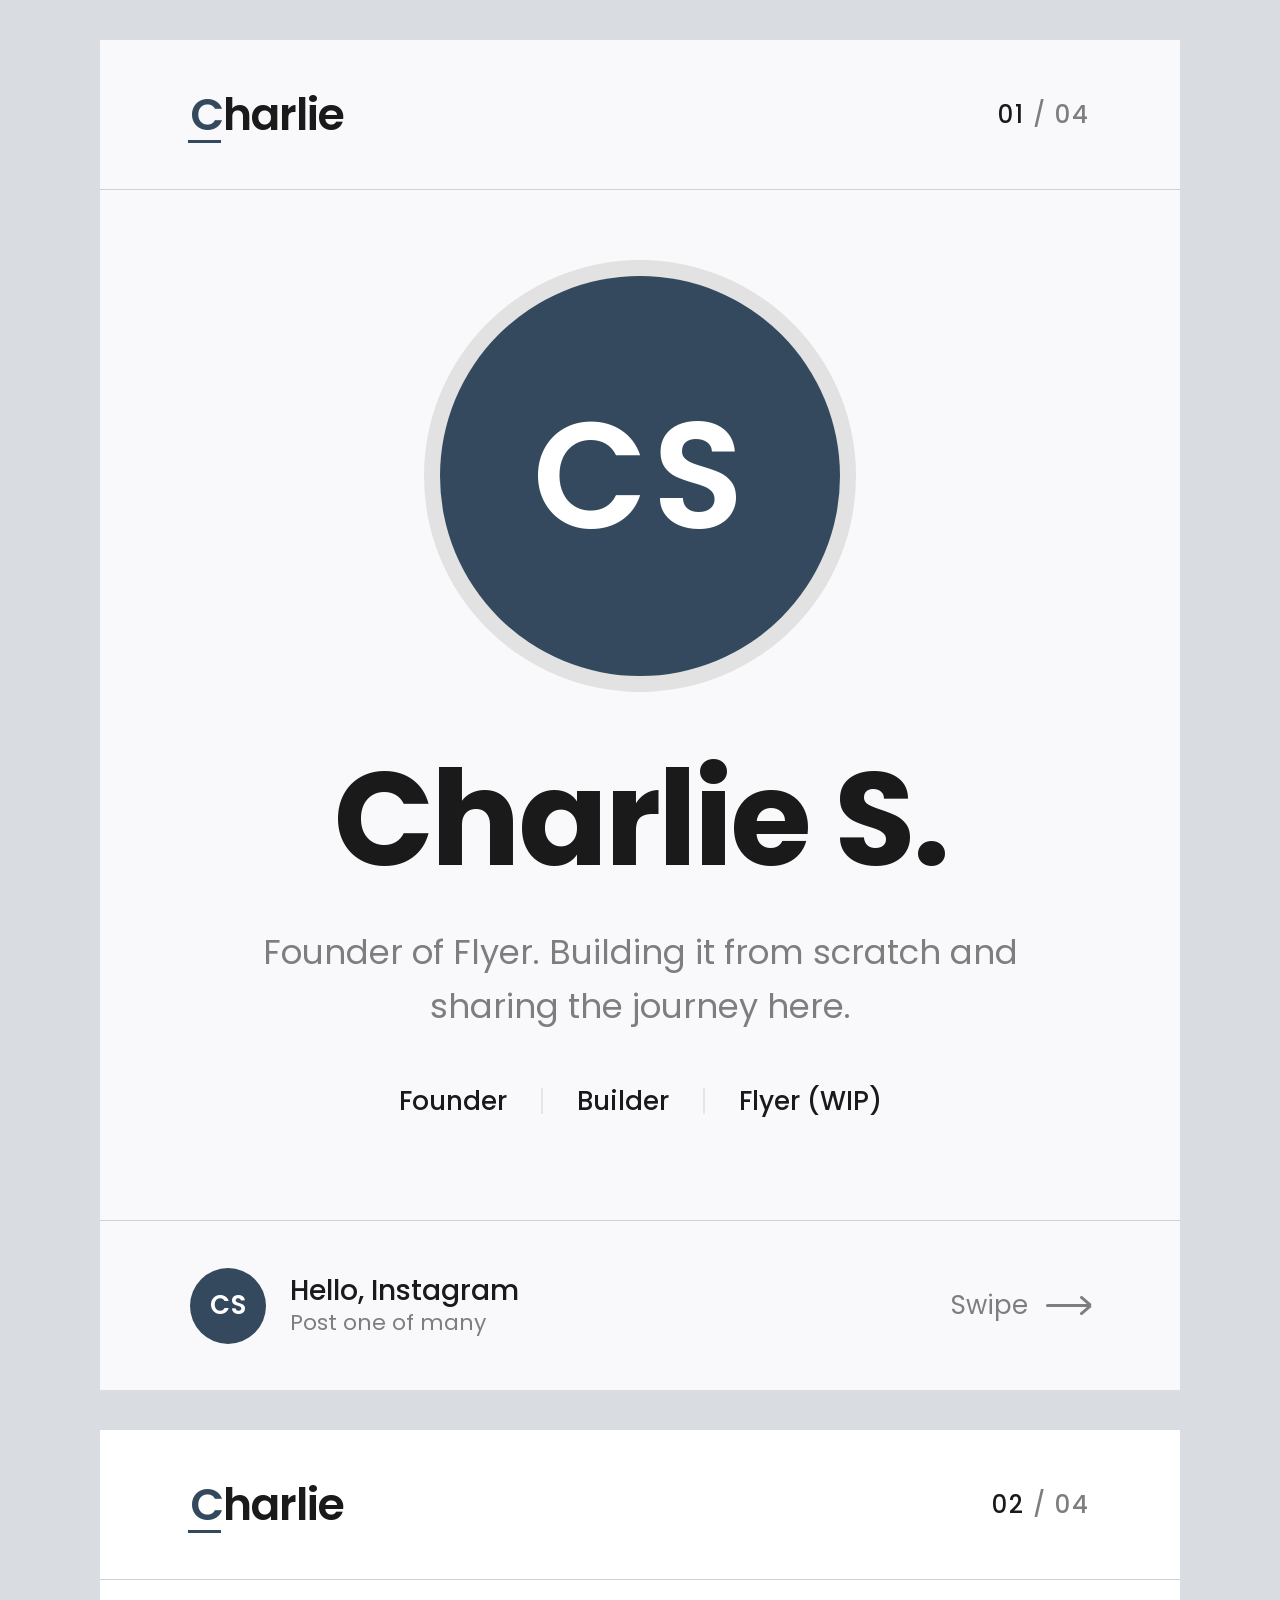
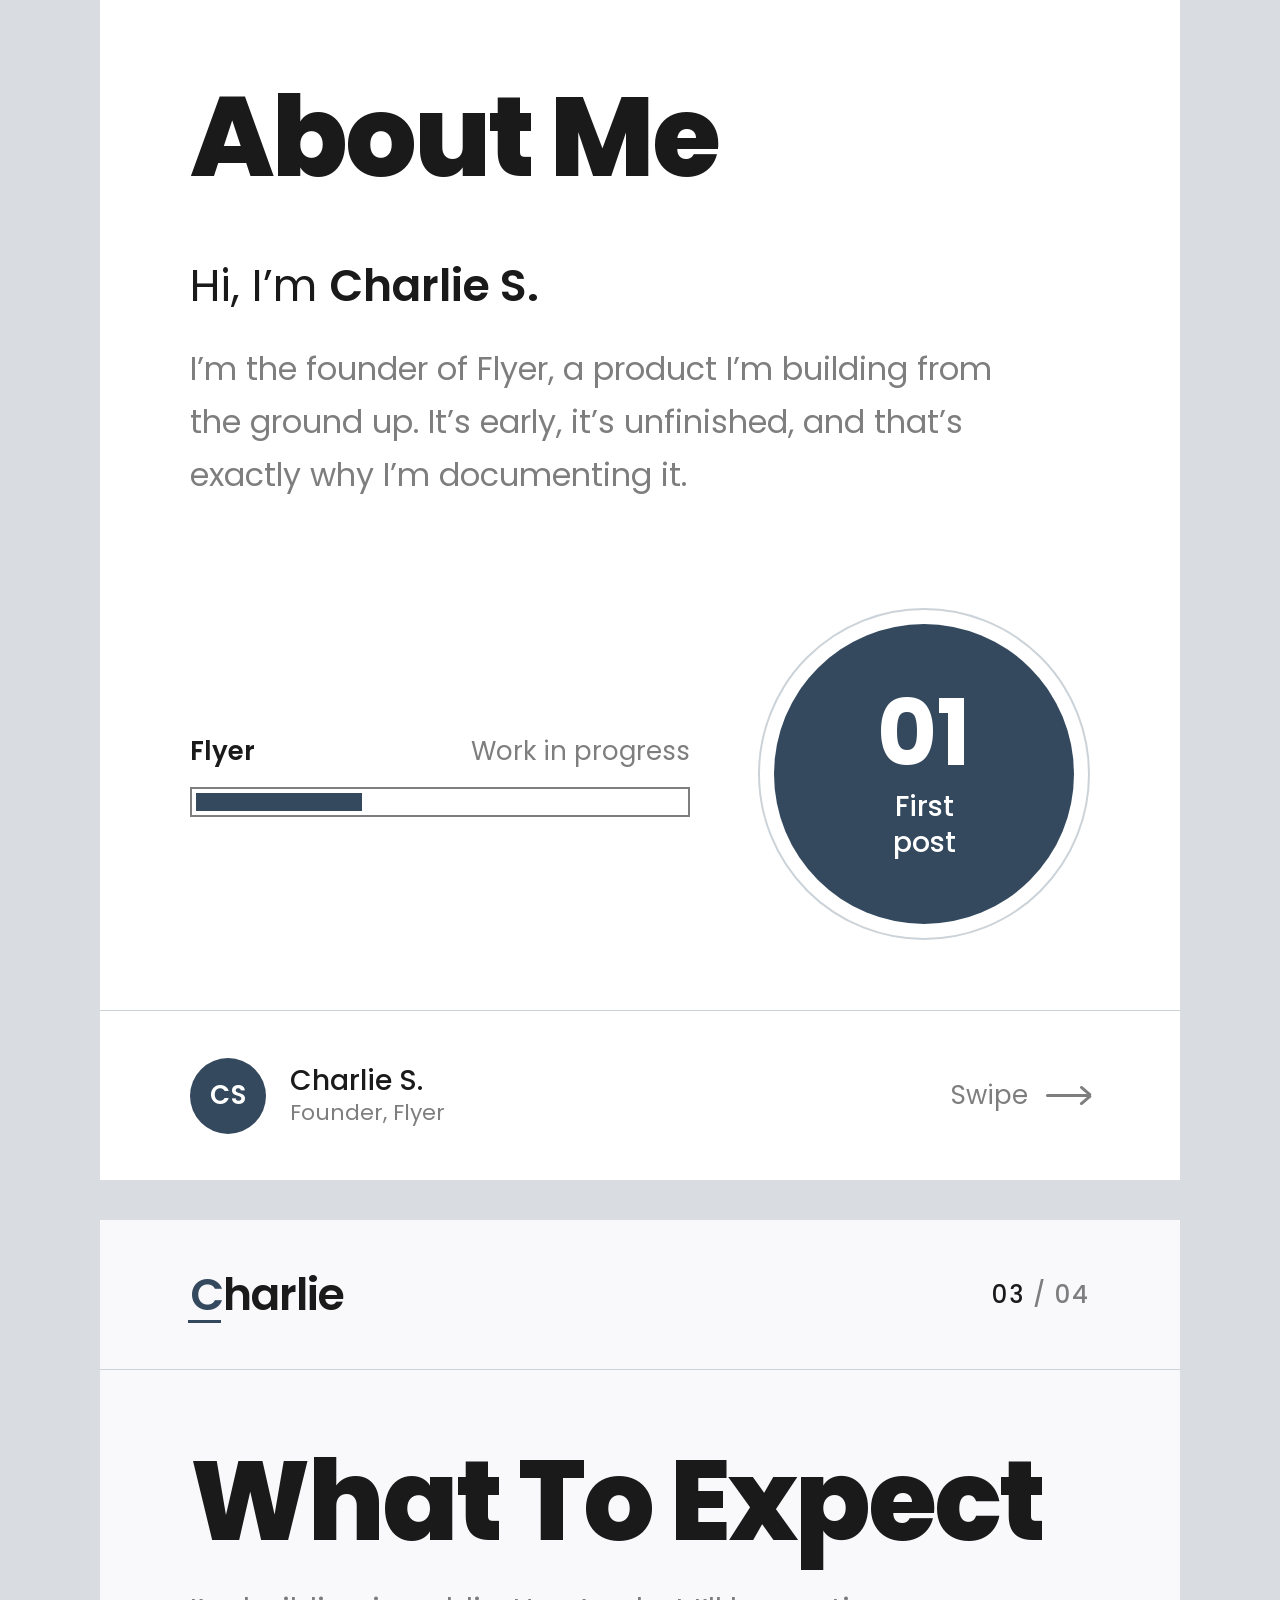
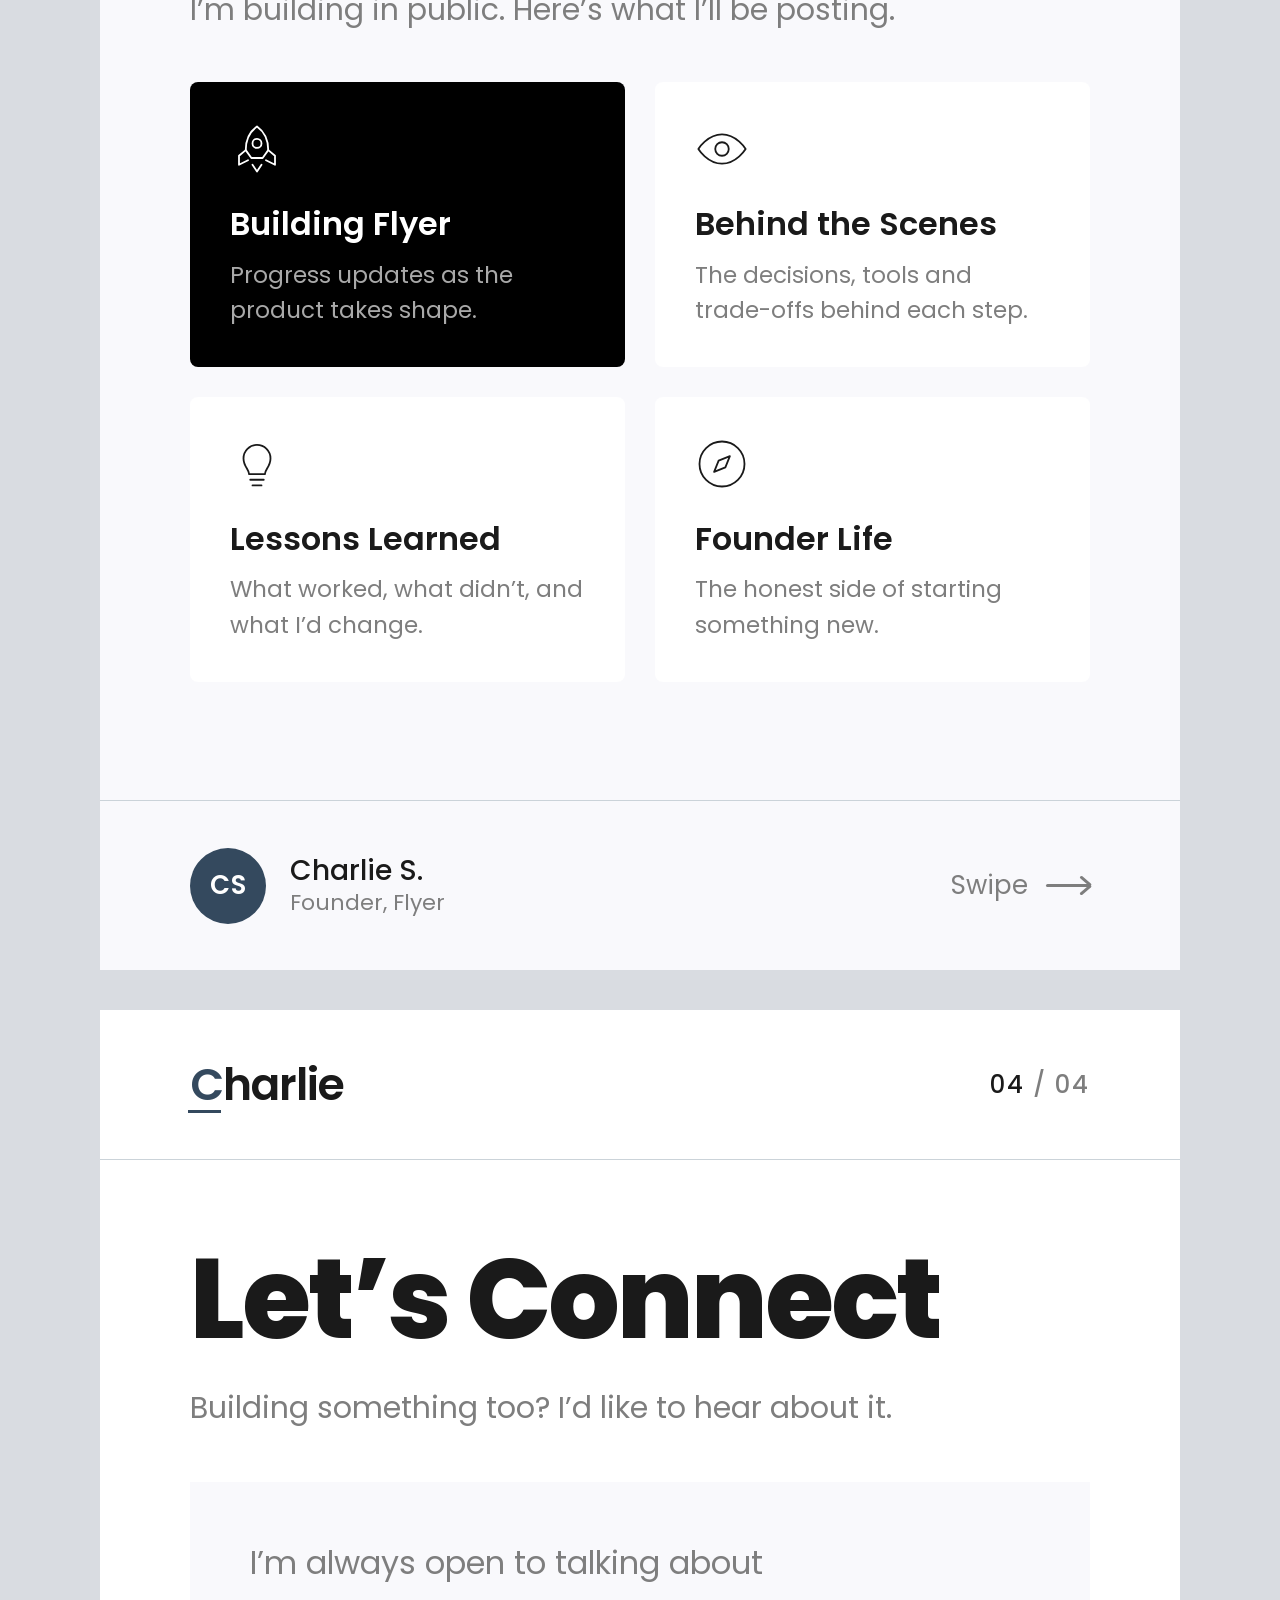
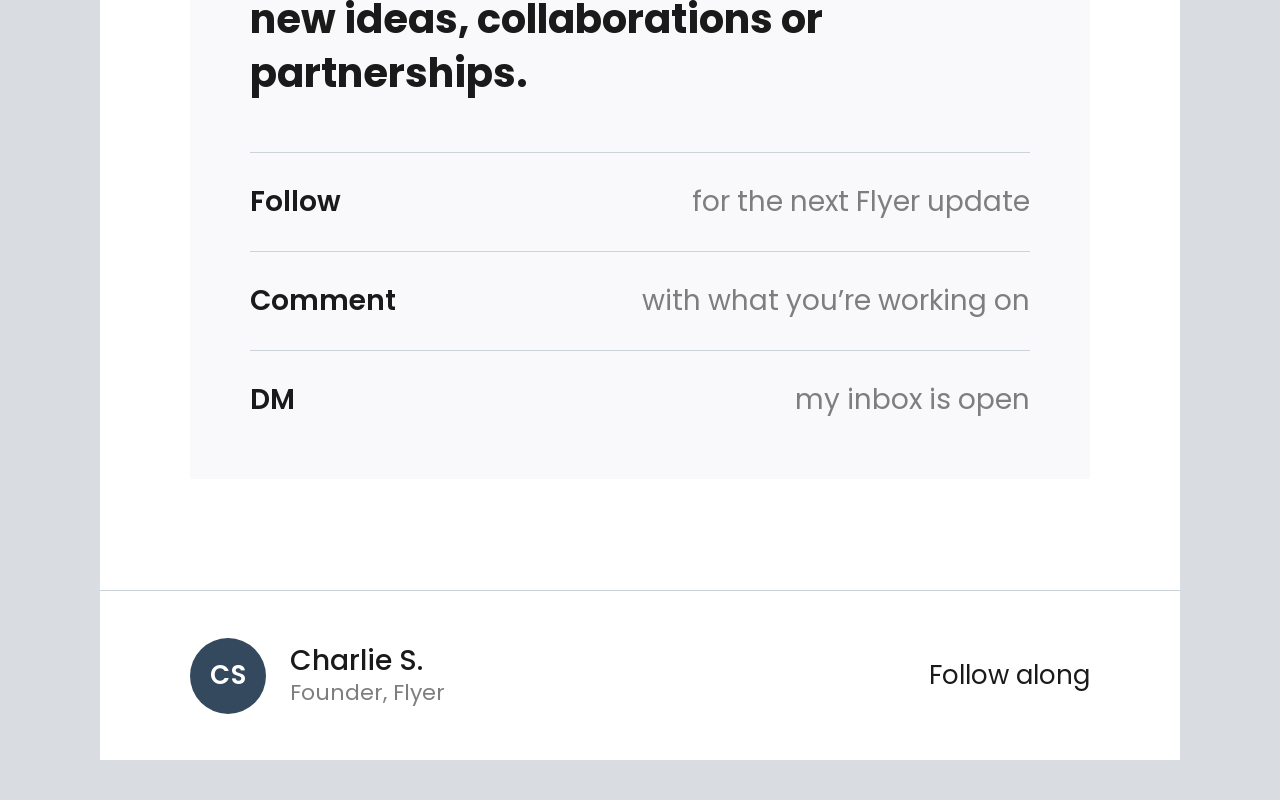
==== instagram/first-post/post.html @ 21041497 "Add first Instagram post: 4-slide intro carousel in the blog's Edina style Rendered 1080x1350 slides" ====
<!DOCTYPE html>
<html lang="en">
<head>
<meta charset="utf-8">
<meta name="viewport" content="width=1080">
<title>First Post</title>
<!--
  Instagram intro carousel, 4 slides at 1080x1350 (4:5).
  Styled after the Edina template the blog is built on: Poppins, #F9F9FC / #FFF
  sections, #1A1A1A headings, #7E7E7E body, #34495E slate accent, #CBD3D9 rules.

  Edit the copy directly below, then re-render with:  node render.js
  To use a photo instead of initials: drop photo.jpg next to this file and
  add class "has-photo" to <body>.
-->
<style>
@font-face { font-family: "Poppins"; font-weight: 300; src: url(fonts/poppins-300.woff2) format("woff2"); }
@font-face { font-family: "Poppins"; font-weight: 400; src: url(fonts/poppins-400.woff2) format("woff2"); }
@font-face { font-family: "Poppins"; font-weight: 500; src: url(fonts/poppins-500.woff2) format("woff2"); }
@font-face { font-family: "Poppins"; font-weight: 600; src: url(fonts/poppins-600.woff2) format("woff2"); }
@font-face { font-family: "Poppins"; font-weight: 700; src: url(fonts/poppins-700.woff2) format("woff2"); }
@font-face { font-family: "Poppins"; font-weight: 800; src: url(fonts/poppins-800.woff2) format("woff2"); }

:root {
  --ink: #1A1A1A;
  --body: #7E7E7E;
  --slate: #34495E;
  --tint: #F9F9FC;
  --rule: #CBD3D9;
  --ring: #E2E2E2;
  --sep: #E5E5E5;
}
* { box-sizing: border-box; margin: 0; padding: 0; }
html, body { background: #d9dce1; }
body { font-family: "Poppins", sans-serif; color: var(--body); -webkit-font-smoothing: antialiased; }
.stack { display: flex; flex-direction: column; align-items: center; gap: 40px; padding: 40px 0; }

.slide {
  position: relative;
  width: 1080px;
  height: 1350px;
  overflow: hidden;
  display: flex;
  flex-direction: column;
  background: var(--tint);
}
.slide.white { background: #fff; }
h1, h2, h3 { color: var(--ink); line-height: 1.2; }

/* Top bar: the sidebar’s logo block */
.bar {
  display: flex;
  align-items: center;
  justify-content: space-between;
  height: 150px;
  padding: 0 90px;
  border-bottom: 1px solid var(--rule);
  flex-shrink: 0;
}
.logo { font-size: 44px; font-weight: 600; color: var(--ink); letter-spacing: -1px; }
.logo b { font-weight: 600; color: var(--slate); position: relative; }
.logo b::after {
  content: ""; position: absolute; left: -2px; right: 2px; bottom: 2px;
  height: 3px; background: var(--slate);
}
.count { font-size: 24px; font-weight: 500; color: var(--body); letter-spacing: 2px; }
.count span { color: var(--ink); }

.main { flex: 1; padding: 0 90px; display: flex; flex-direction: column; }

/* Bottom bar: the sidebar’s author block */
.foot {
  display: flex;
  align-items: center;
  justify-content: space-between;
  height: 170px;
  padding: 0 90px;
  border-top: 1px solid var(--rule);
  flex-shrink: 0;
}
.author { display: flex; align-items: center; gap: 24px; }
.author .av {
  width: 76px; height: 76px; border-radius: 50%;
  background: var(--slate); color: #fff;
  display: flex; align-items: center; justify-content: center;
  font-size: 26px; font-weight: 600; letter-spacing: 1px;
  background-size: cover; background-position: center;
}
.author h3 { font-size: 28px; font-weight: 500; line-height: 1.3; }
.author p { font-size: 22px; line-height: 1.3; }

/* The template’s "Learn More ->" link */
.more { font-size: 26px; color: var(--body); display: inline-flex; align-items: center; gap: 18px; }
.more i { position: relative; display: inline-block; width: 44px; height: 3px; border-radius: 50px; background: currentColor; }
.more i::before, .more i::after {
  content: ""; position: absolute; right: -1px; width: 14px; height: 3px;
  border-radius: 50px; background: currentColor; transform-origin: right center;
}
.more i::before { transform: rotate(40deg); }
.more i::after { transform: rotate(-40deg); }

/* ---------- 01 HERO ---------- */
.hero .main { align-items: center; justify-content: center; text-align: center; padding-bottom: 20px; }
.portrait { position: relative; width: 400px; height: 400px; margin-bottom: 64px; }
.portrait::before {
  content: ""; position: absolute; inset: -16px; border-radius: 50%; background: var(--ring);
}
.portrait .img {
  position: absolute; inset: 0; border-radius: 50%;
  background: var(--slate);
  display: flex; align-items: center; justify-content: center;
  color: #fff; font-size: 150px; font-weight: 600; letter-spacing: 4px;
  background-size: cover; background-position: center;
}
body.has-photo .portrait .img,
body.has-photo .author .av { background-image: url(photo.jpg); font-size: 0; }
.hero h1 { font-size: 132px; font-weight: 700; letter-spacing: -3px; margin-bottom: 26px; }
.hero .text { font-size: 34px; line-height: 1.6; max-width: 760px; margin-bottom: 54px; }
.tags { display: flex; justify-content: center; }
.tags span {
  font-size: 26px; font-weight: 500; color: var(--ink);
  padding: 0 34px; line-height: 1; border-right: 2px solid var(--sep);
}
.tags span:last-child { border-right: 0; }

/* ---------- 02 ABOUT ---------- */
.big { font-size: 112px; font-weight: 800; letter-spacing: -3px; }
.about .big { margin: 90px 0 56px; }
.about .hi { font-size: 44px; font-weight: 400; margin-bottom: 30px; }
.about .hi span { font-weight: 600; }
.about .lede { font-size: 32px; line-height: 1.65; max-width: 860px; }

.about-row { margin-top: auto; margin-bottom: 86px; display: flex; align-items: center; justify-content: space-between; }
.progress { width: 500px; }
.progress .row { display: flex; justify-content: space-between; margin-bottom: 16px; font-size: 26px; }
.progress .row b { color: var(--ink); font-weight: 600; }
.progress .track { height: 30px; border: 2px solid var(--body); padding: 4px; }
.progress .fill { height: 100%; width: 34%; background: var(--slate); }

.exp {
  position: relative; margin-right: 16px; flex-shrink: 0;
  width: 300px; height: 300px; border-radius: 50%;
  background: var(--slate); color: #fff;
  display: flex; flex-direction: column; align-items: center; justify-content: center; text-align: center;
}
.exp::before {
  content: ""; position: absolute; inset: -16px; border-radius: 50%;
  border: 2px solid var(--rule);
}
.exp h3 { color: #fff; font-size: 92px; font-weight: 700; line-height: 1; margin-bottom: 10px; }
.exp span { font-size: 28px; font-weight: 500; line-height: 1.3; }

/* ---------- 03 WHAT TO EXPECT ---------- */
.expect .big { margin: 64px 0 18px; }
.expect .desc { font-size: 30px; line-height: 1.6; margin-bottom: 48px; }
.cards { display: grid; grid-template-columns: 1fr 1fr; gap: 30px; }
.card { background: #fff; border-radius: 8px; padding: 40px 40px 38px; }
.card.dark { background: #000; }
.card svg { width: 54px; height: 54px; margin-bottom: 22px; fill: none; stroke: var(--ink); stroke-width: 1.6; stroke-linecap: round; stroke-linejoin: round; }
.card h3 { font-size: 32px; font-weight: 600; margin-bottom: 14px; }
.card p { font-size: 23px; line-height: 1.55; }
.card.dark svg { stroke: #fff; }
.card.dark h3 { color: #fff; }
.card.dark p { color: #A9A9A9; }

/* ---------- 04 CONTACT ---------- */
.contact .big { margin: 72px 0 18px; }
.contact .desc { font-size: 30px; line-height: 1.6; margin-bottom: 50px; }
.box { background: var(--tint); padding: 56px 60px 30px; }
.box .open { font-size: 32px; line-height: 1.55; margin-bottom: 4px; }
.box .open-b { font-size: 40px; font-weight: 700; color: var(--ink); line-height: 1.35; margin-bottom: 52px; }
.box ul { list-style: none; border-top: 1px solid var(--rule); }
.box li:last-child { border-bottom: 0; }
.box li {
  display: flex; justify-content: space-between; align-items: center;
  padding: 28px 0; border-bottom: 1px solid var(--rule);
  font-size: 28px;
}
.box li b { color: var(--ink); font-weight: 600; }
</style>
</head>
<body>
<div class="stack">

  <!-- 01 HERO -->
  <section class="slide hero" id="s1">
    <div class="bar">
      <div class="logo"><b>C</b>harlie</div>
      <div class="count"><span>01</span> / 04</div>
    </div>
    <div class="main">
      <div class="portrait"><div class="img">CS</div></div>
      <h1>Charlie S.</h1>
      <p class="text">Founder of Flyer. Building it from scratch and sharing the journey here.</p>
      <div class="tags">
        <span>Founder</span><span>Builder</span><span>Flyer (WIP)</span>
      </div>
    </div>
    <div class="foot">
      <div class="author">
        <div class="av">CS</div>
        <div><h3>Hello, Instagram</h3><p>Post one of many</p></div>
      </div>
      <div class="more">Swipe<i></i></div>
    </div>
  </section>

  <!-- 02 ABOUT -->
  <section class="slide about white" id="s2">
    <div class="bar">
      <div class="logo"><b>C</b>harlie</div>
      <div class="count"><span>02</span> / 04</div>
    </div>
    <div class="main">
      <h2 class="big">About Me</h2>
      <h3 class="hi">Hi, I’m <span>Charlie S.</span></h3>
      <p class="lede">I’m the founder of Flyer, a product I’m building from the ground up. It’s early, it’s unfinished, and that’s exactly why I’m documenting it.</p>
      <div class="about-row">
        <div class="progress">
          <div class="row"><b>Flyer</b><span>Work in progress</span></div>
          <div class="track"><div class="fill"></div></div>
        </div>
        <div class="exp"><h3>01</h3><span>First<br>post</span></div>
      </div>
    </div>
    <div class="foot">
      <div class="author">
        <div class="av">CS</div>
        <div><h3>Charlie S.</h3><p>Founder, Flyer</p></div>
      </div>
      <div class="more">Swipe<i></i></div>
    </div>
  </section>

  <!-- 03 WHAT TO EXPECT -->
  <section class="slide expect" id="s3">
    <div class="bar">
      <div class="logo"><b>C</b>harlie</div>
      <div class="count"><span>03</span> / 04</div>
    </div>
    <div class="main">
      <h2 class="big">What To Expect</h2>
      <p class="desc">I’m building in public. Here’s what I’ll be posting.</p>
      <div class="cards">
        <div class="card dark">
          <svg viewBox="0 0 48 48"><path d="M24 4c7 5 10 13 10 21l-5 7H19l-5-7c0-8 3-16 10-21z"/><circle cx="24" cy="19" r="4"/><path d="M14 25l-6 5v8l8-4M34 25l6 5v8l-8-4M20 38l4 6 4-6"/></svg>
          <h3>Building Flyer</h3>
          <p>Progress updates as the product takes shape.</p>
        </div>
        <div class="card">
          <svg viewBox="0 0 48 48"><path d="M3 24s8-13 21-13 21 13 21 13-8 13-21 13S3 24 3 24z"/><circle cx="24" cy="24" r="6"/></svg>
          <h3>Behind the Scenes</h3>
          <p>The decisions, tools and trade-offs behind each step.</p>
        </div>
        <div class="card">
          <svg viewBox="0 0 48 48"><path d="M17 33c0-4-5-7-5-14a12 12 0 0124 0c0 7-5 10-5 14z"/><path d="M18 38h12M20 43h8"/></svg>
          <h3>Lessons Learned</h3>
          <p>What worked, what didn’t, and what I’d change.</p>
        </div>
        <div class="card">
          <svg viewBox="0 0 48 48"><circle cx="24" cy="24" r="20"/><path d="M31 17l-4 10-10 4 4-10z"/></svg>
          <h3>Founder Life</h3>
          <p>The honest side of starting something new.</p>
        </div>
      </div>
    </div>
    <div class="foot">
      <div class="author">
        <div class="av">CS</div>
        <div><h3>Charlie S.</h3><p>Founder, Flyer</p></div>
      </div>
      <div class="more">Swipe<i></i></div>
    </div>
  </section>

  <!-- 04 CONTACT -->
  <section class="slide contact white" id="s4">
    <div class="bar">
      <div class="logo"><b>C</b>harlie</div>
      <div class="count"><span>04</span> / 04</div>
    </div>
    <div class="main">
      <h2 class="big">Let’s Connect</h2>
      <p class="desc">Building something too? I’d like to hear about it.</p>
      <div class="box">
        <p class="open">I’m always open to talking about</p>
        <p class="open-b">new ideas, collaborations or partnerships.</p>
        <ul>
          <li><b>Follow</b><span>for the next Flyer update</span></li>
          <li><b>Comment</b><span>with what you’re working on</span></li>
          <li><b>DM</b><span>my inbox is open</span></li>
        </ul>
      </div>
    </div>
    <div class="foot">
      <div class="author">
        <div class="av">CS</div>
        <div><h3>Charlie S.</h3><p>Founder, Flyer</p></div>
      </div>
      <div class="more" style="color:var(--ink)">Follow along</div>
    </div>
  </section>

</div>
</body>
</html>
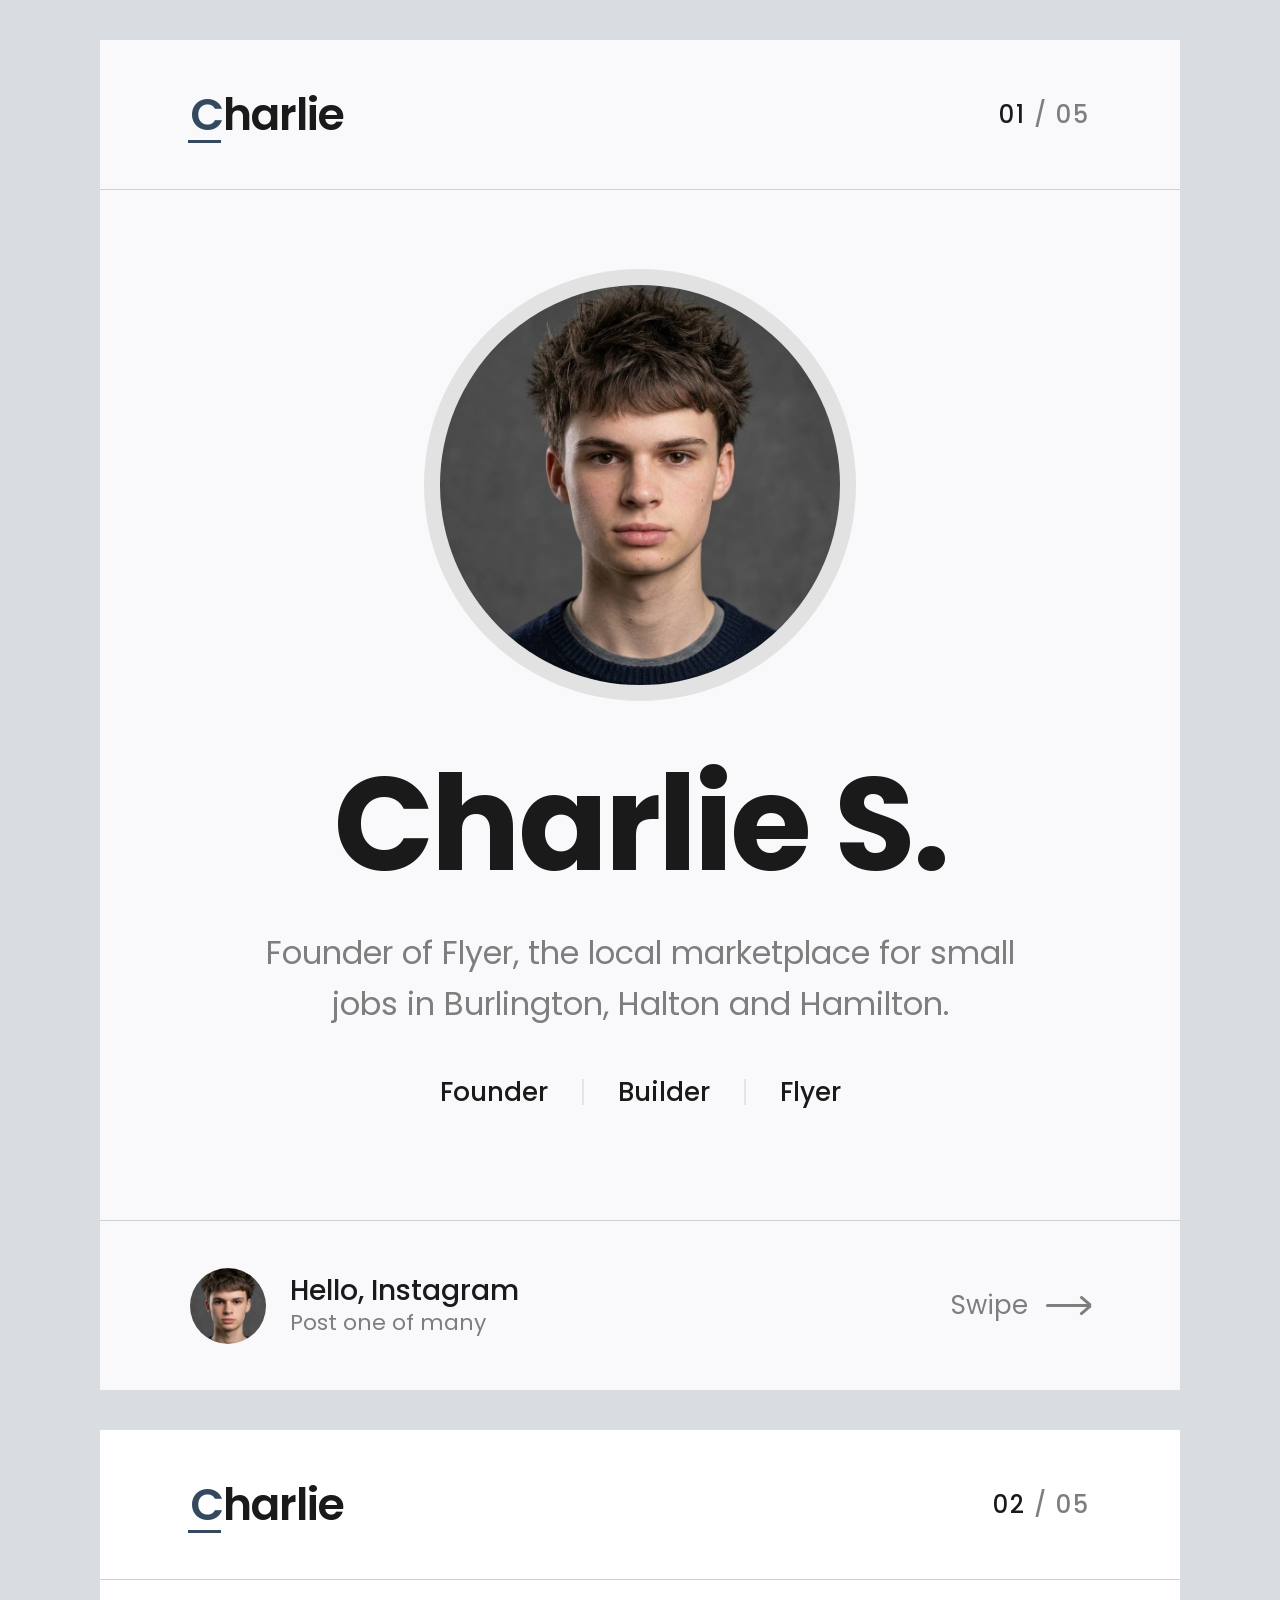
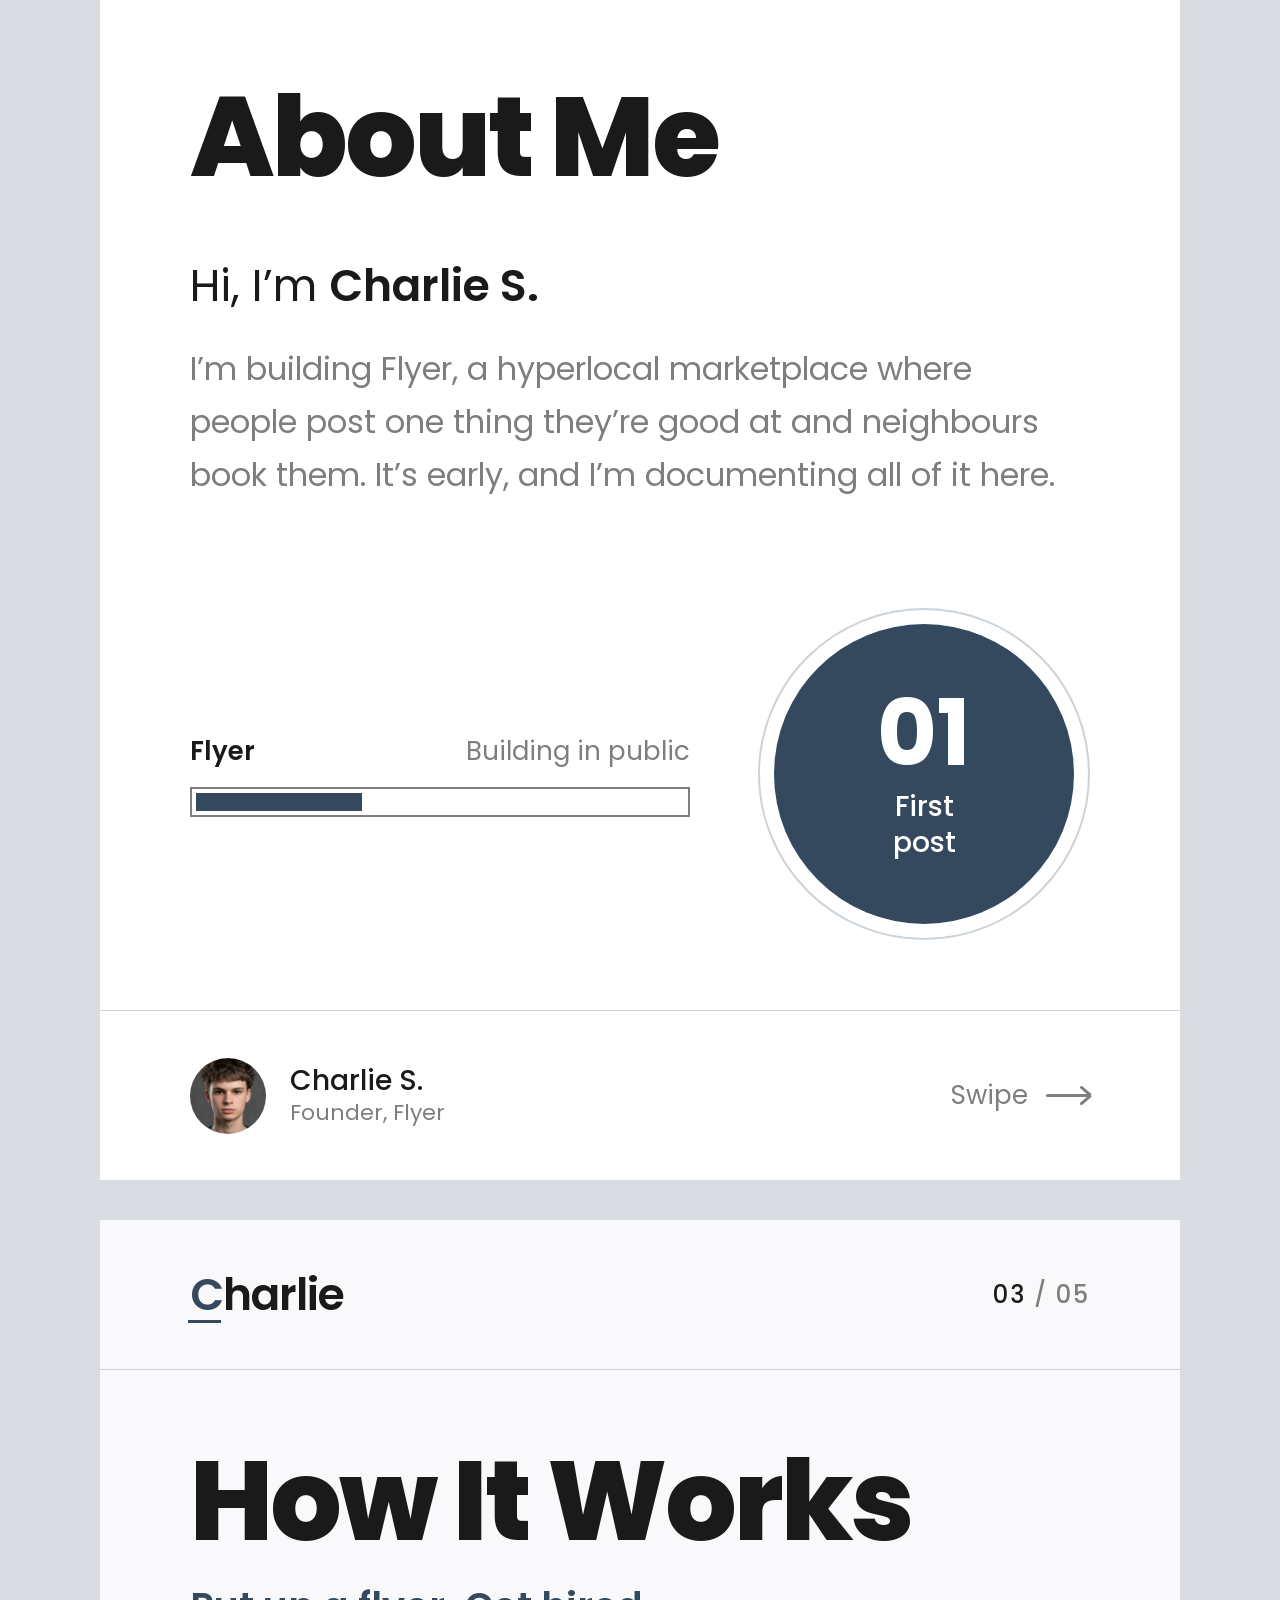
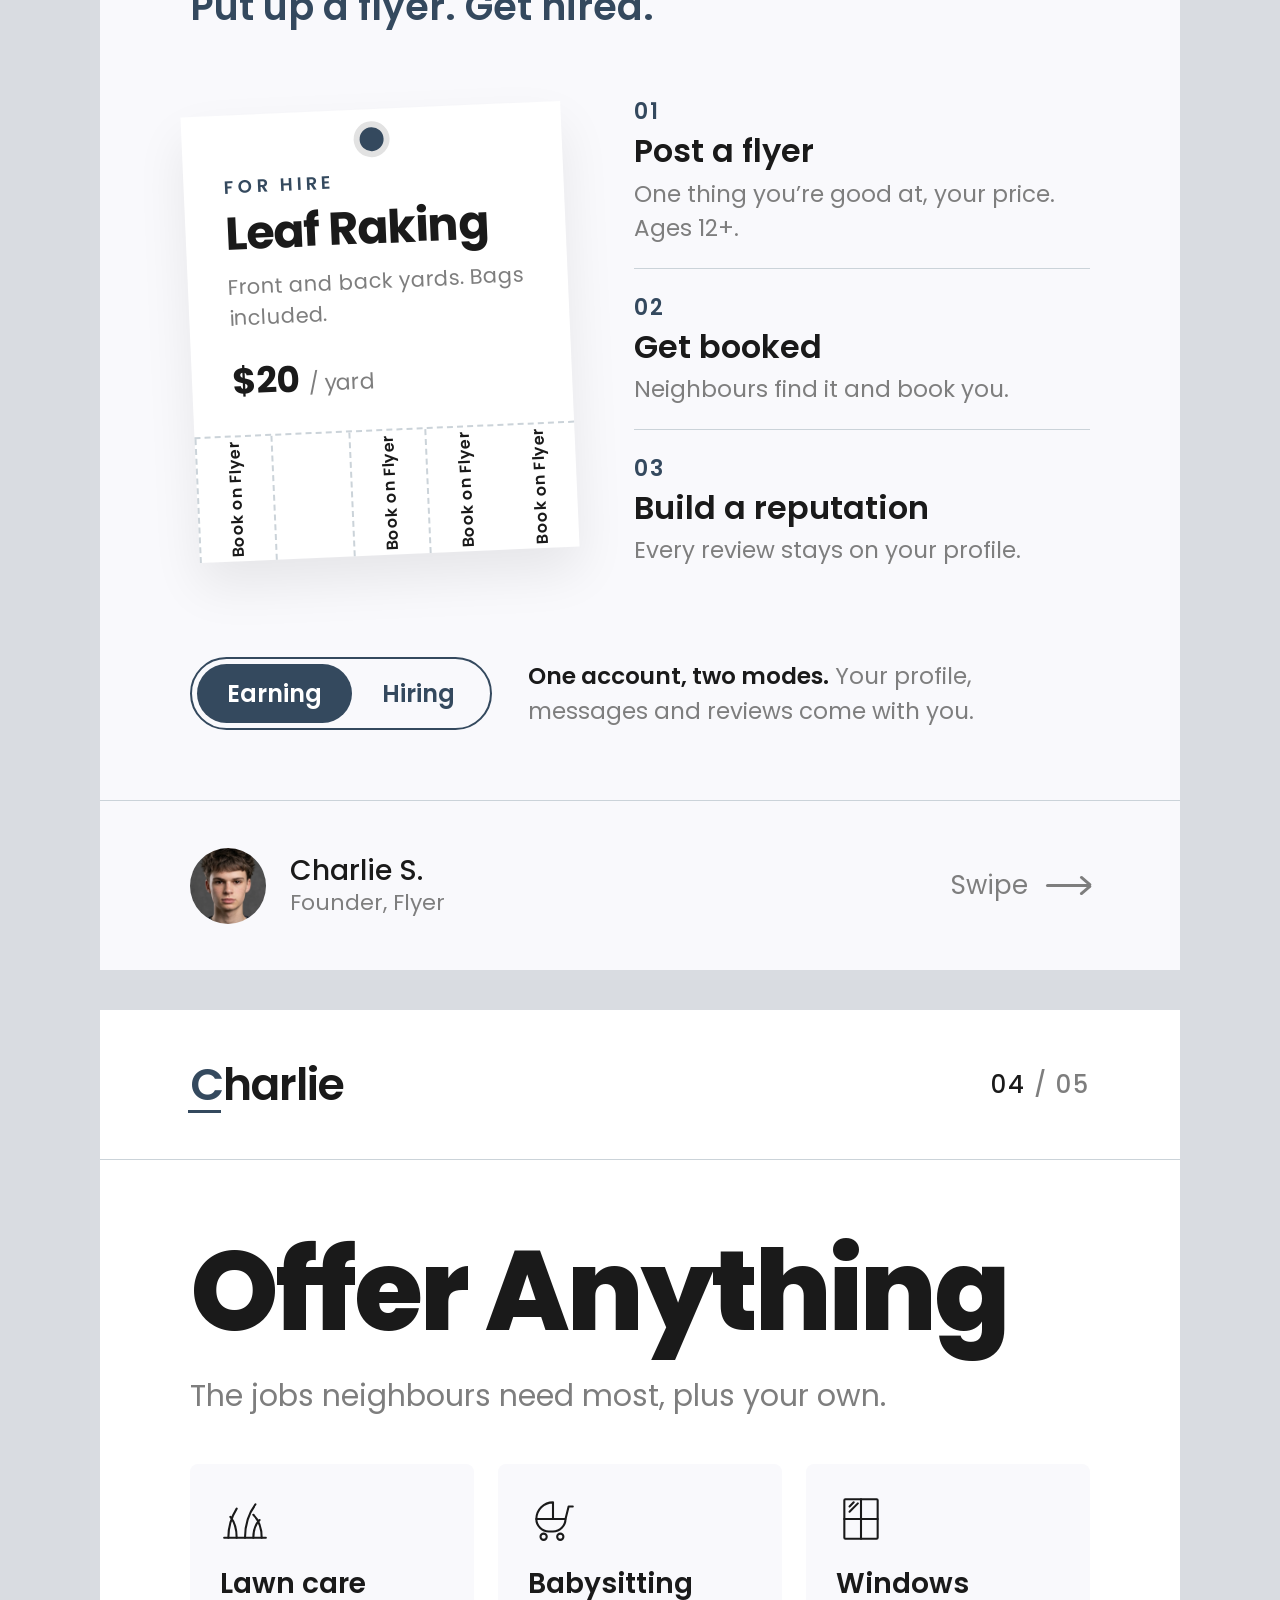
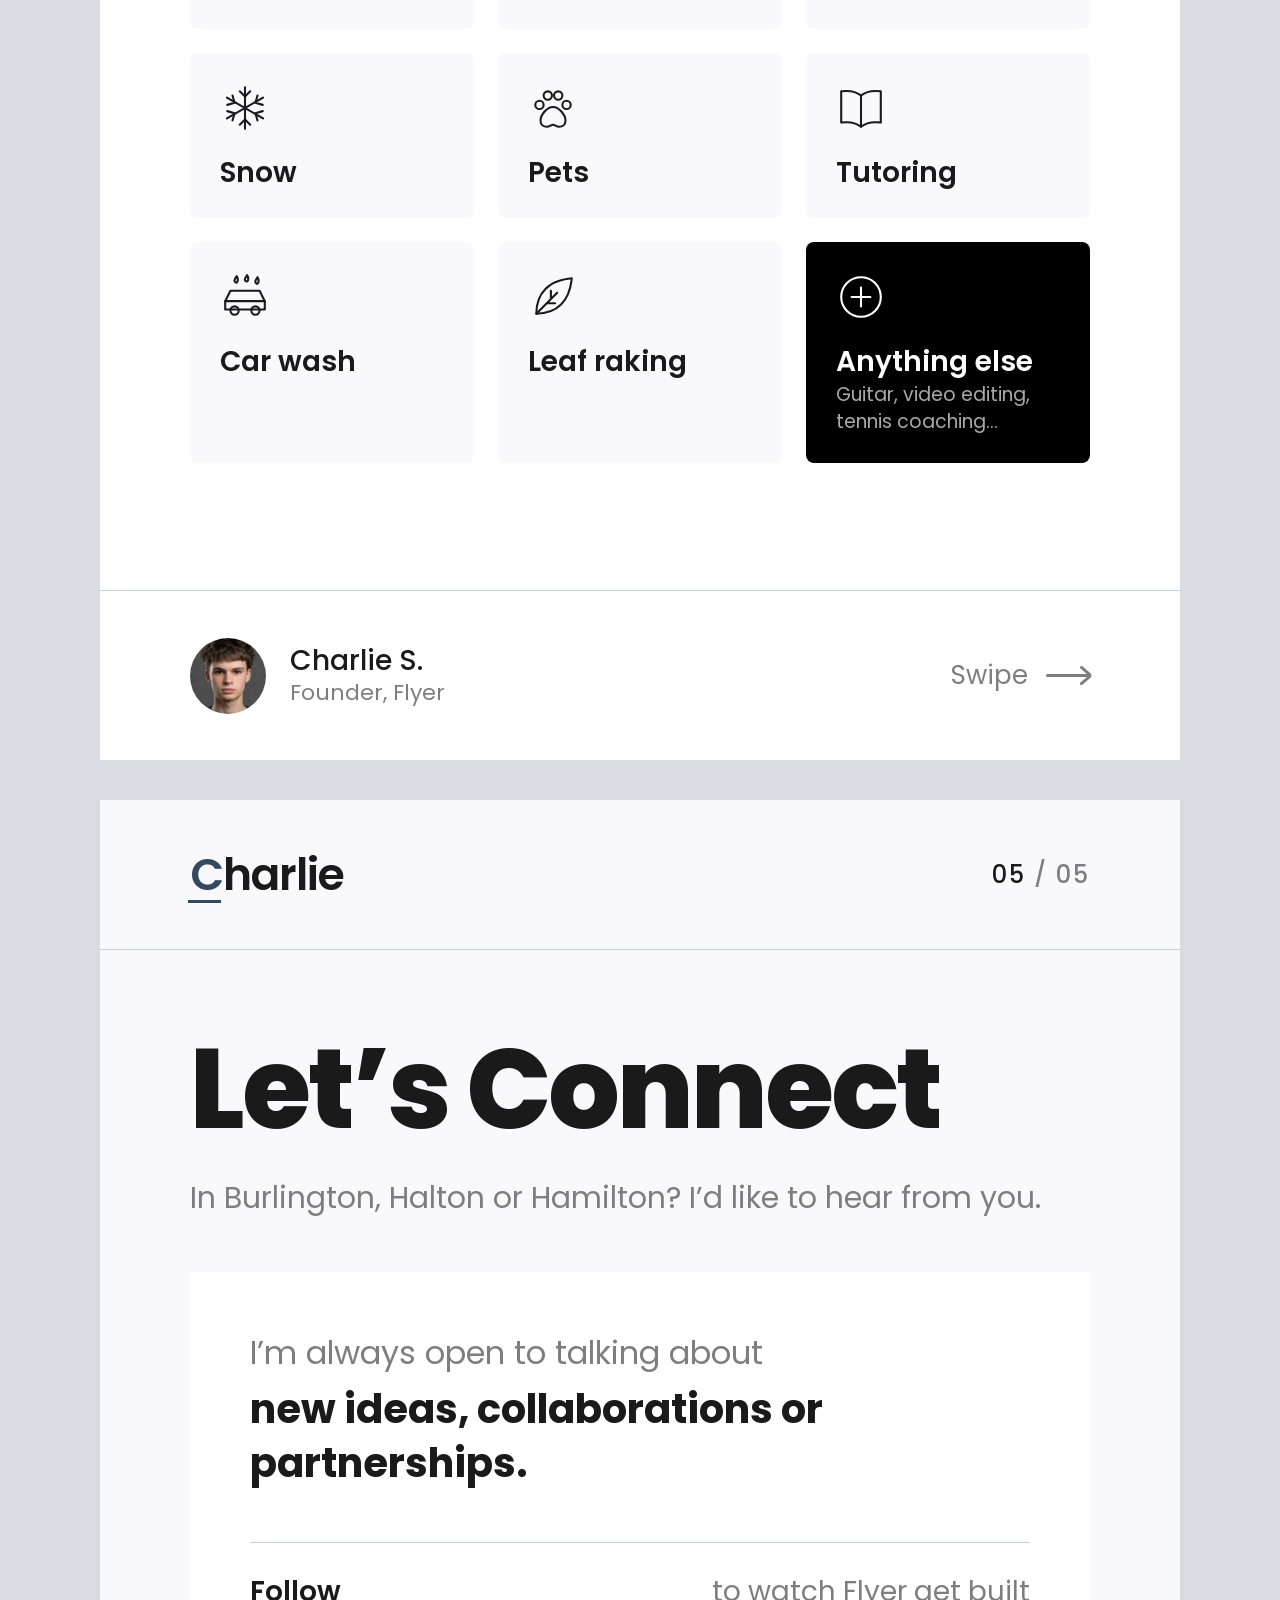
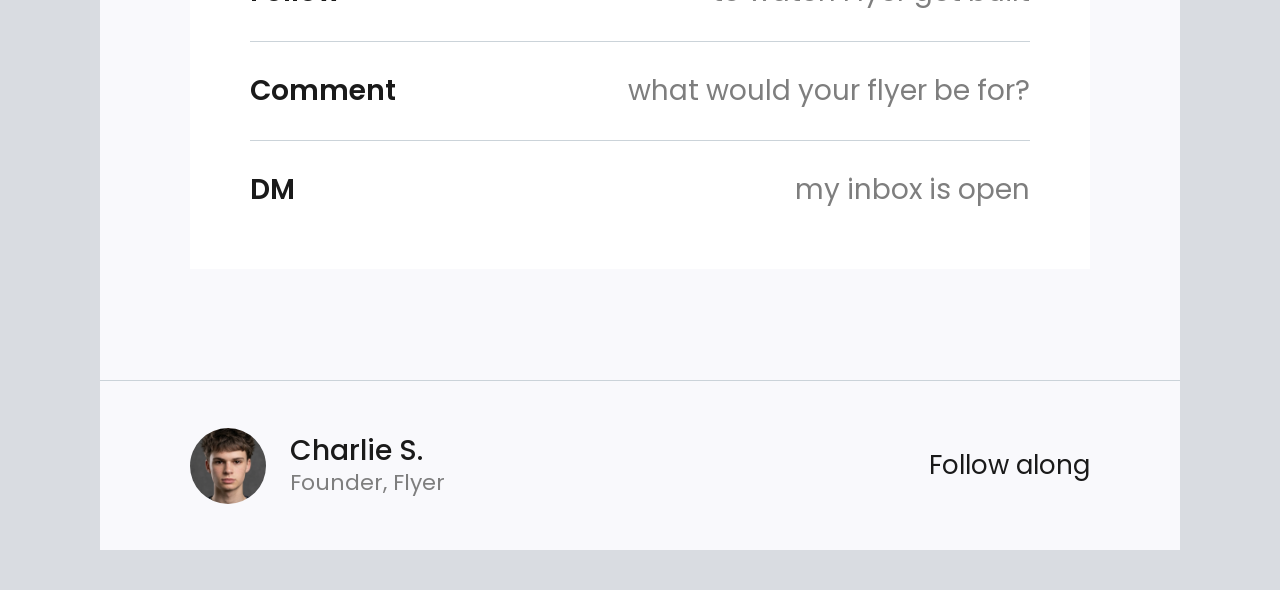
==== commit b3d5e5c3: "Update first Instagram post with headshot and Flyer details Adds the headshot to the cover and foote" ====
--- a/instagram/first-post/post.html
+++ b/instagram/first-post/post.html
@@ -5,13 +5,12 @@
 <meta name="viewport" content="width=1080">
 <title>First Post</title>
 <!--
-  Instagram intro carousel, 4 slides at 1080x1350 (4:5).
+  Instagram intro carousel, 5 slides at 1080x1350 (4:5).
   Styled after the Edina template the blog is built on: Poppins, #F9F9FC / #FFF
   sections, #1A1A1A headings, #7E7E7E body, #34495E slate accent, #CBD3D9 rules.
 
   Edit the copy directly below, then re-render with:  node render.js
-  To use a photo instead of initials: drop photo.jpg next to this file and
-  add class "has-photo" to <body>.
+  The headshot is photo.webp. Remove class "has-photo" from <body> to fall back to initials.
 -->
 <style>
 @font-face { font-family: "Poppins"; font-weight: 300; src: url(fonts/poppins-300.woff2) format("woff2"); }
@@ -47,7 +46,7 @@
 .slide.white { background: #fff; }
 h1, h2, h3 { color: var(--ink); line-height: 1.2; }
 
-/* Top bar: the sidebar’s logo block */
+/* Top bar: the sidebar's logo block */
 .bar {
   display: flex;
   align-items: center;
@@ -68,7 +67,7 @@
 
 .main { flex: 1; padding: 0 90px; display: flex; flex-direction: column; }
 
-/* Bottom bar: the sidebar’s author block */
+/* Bottom bar: the sidebar's author block */
 .foot {
   display: flex;
   align-items: center;
@@ -81,15 +80,15 @@
 .author { display: flex; align-items: center; gap: 24px; }
 .author .av {
   width: 76px; height: 76px; border-radius: 50%;
-  background: var(--slate); color: #fff;
+  background-color: var(--slate); color: #fff;
   display: flex; align-items: center; justify-content: center;
   font-size: 26px; font-weight: 600; letter-spacing: 1px;
-  background-size: cover; background-position: center;
+  background-size: 150%; background-position: 50% 28%;
 }
 .author h3 { font-size: 28px; font-weight: 500; line-height: 1.3; }
 .author p { font-size: 22px; line-height: 1.3; }
 
-/* The template’s "Learn More ->" link */
+/* The template's "Learn More ->" link */
 .more { font-size: 26px; color: var(--body); display: inline-flex; align-items: center; gap: 18px; }
 .more i { position: relative; display: inline-block; width: 44px; height: 3px; border-radius: 50px; background: currentColor; }
 .more i::before, .more i::after {
@@ -99,23 +98,26 @@
 .more i::before { transform: rotate(40deg); }
 .more i::after { transform: rotate(-40deg); }
 
+.big { font-size: 112px; font-weight: 800; letter-spacing: -3px; }
+.desc { font-size: 30px; line-height: 1.6; }
+
 /* ---------- 01 HERO ---------- */
 .hero .main { align-items: center; justify-content: center; text-align: center; padding-bottom: 20px; }
-.portrait { position: relative; width: 400px; height: 400px; margin-bottom: 64px; }
+.portrait { position: relative; width: 400px; height: 400px; margin-bottom: 60px; }
 .portrait::before {
   content: ""; position: absolute; inset: -16px; border-radius: 50%; background: var(--ring);
 }
 .portrait .img {
   position: absolute; inset: 0; border-radius: 50%;
-  background: var(--slate);
+  background-color: var(--slate);
   display: flex; align-items: center; justify-content: center;
   color: #fff; font-size: 150px; font-weight: 600; letter-spacing: 4px;
-  background-size: cover; background-position: center;
+  background-size: 118%; background-position: 50% 18%;
 }
 body.has-photo .portrait .img,
-body.has-photo .author .av { background-image: url(photo.jpg); font-size: 0; }
-.hero h1 { font-size: 132px; font-weight: 700; letter-spacing: -3px; margin-bottom: 26px; }
-.hero .text { font-size: 34px; line-height: 1.6; max-width: 760px; margin-bottom: 54px; }
+body.has-photo .author .av { background-image: url(photo.webp); font-size: 0; }
+.hero h1 { font-size: 132px; font-weight: 700; letter-spacing: -3px; margin-bottom: 24px; }
+.hero .text { font-size: 32px; line-height: 1.6; max-width: 800px; margin-bottom: 50px; }
 .tags { display: flex; justify-content: center; }
 .tags span {
   font-size: 26px; font-weight: 500; color: var(--ink);
@@ -124,19 +126,16 @@
 .tags span:last-child { border-right: 0; }
 
 /* ---------- 02 ABOUT ---------- */
-.big { font-size: 112px; font-weight: 800; letter-spacing: -3px; }
 .about .big { margin: 90px 0 56px; }
 .about .hi { font-size: 44px; font-weight: 400; margin-bottom: 30px; }
 .about .hi span { font-weight: 600; }
-.about .lede { font-size: 32px; line-height: 1.65; max-width: 860px; }
-
+.about .lede { font-size: 32px; line-height: 1.65; max-width: 880px; }
 .about-row { margin-top: auto; margin-bottom: 86px; display: flex; align-items: center; justify-content: space-between; }
 .progress { width: 500px; }
 .progress .row { display: flex; justify-content: space-between; margin-bottom: 16px; font-size: 26px; }
 .progress .row b { color: var(--ink); font-weight: 600; }
 .progress .track { height: 30px; border: 2px solid var(--body); padding: 4px; }
 .progress .fill { height: 100%; width: 34%; background: var(--slate); }
-
 .exp {
   position: relative; margin-right: 16px; flex-shrink: 0;
   width: 300px; height: 300px; border-radius: 50%;
@@ -150,50 +149,96 @@
 .exp h3 { color: #fff; font-size: 92px; font-weight: 700; line-height: 1; margin-bottom: 10px; }
 .exp span { font-size: 28px; font-weight: 500; line-height: 1.3; }
 
-/* ---------- 03 WHAT TO EXPECT ---------- */
-.expect .big { margin: 64px 0 18px; }
-.expect .desc { font-size: 30px; line-height: 1.6; margin-bottom: 48px; }
-.cards { display: grid; grid-template-columns: 1fr 1fr; gap: 30px; }
-.card { background: #fff; border-radius: 8px; padding: 40px 40px 38px; }
+/* ---------- 03 HOW IT WORKS ---------- */
+.how .big { margin: 64px 0 10px; }
+.tagline { font-size: 38px; font-weight: 600; color: var(--slate); margin-bottom: 60px; }
+.how-row { display: grid; grid-template-columns: 380px 1fr; gap: 64px; align-items: center; }
+
+.flyer {
+  position: relative; background: #fff; padding: 58px 40px 0;
+  box-shadow: 0 24px 50px rgba(0,0,0,.08);
+  transform: rotate(-2.5deg);
+}
+.flyer::before {
+  content: ""; position: absolute; top: 18px; left: 50%; margin-left: -12px;
+  width: 24px; height: 24px; border-radius: 50%; background: var(--slate);
+  box-shadow: 0 0 0 6px var(--ring);
+}
+.flyer .kicker { font-size: 18px; font-weight: 600; letter-spacing: 4px; color: var(--slate); margin-bottom: 8px; }
+.flyer h3 { font-size: 46px; font-weight: 700; letter-spacing: -1px; line-height: 1.1; margin-bottom: 12px; }
+.flyer p { font-size: 21px; line-height: 1.5; margin-bottom: 20px; }
+.flyer .price { font-size: 36px; font-weight: 700; color: var(--ink); margin-bottom: 26px; }
+.flyer .price small { font-size: 22px; font-weight: 400; color: var(--body); }
+.tabs { display: flex; margin: 0 -40px; border-top: 2px dashed var(--rule); }
+.tabs span {
+  flex: 1; height: 124px; border-right: 2px dashed var(--rule);
+  writing-mode: vertical-rl; transform: rotate(180deg);
+  display: flex; align-items: center; justify-content: center;
+  font-size: 16px; font-weight: 600; color: var(--ink); letter-spacing: .5px;
+}
+.tabs span:first-child { border-left: 2px dashed var(--rule); }
+.tabs span:last-child { border-right: 0; }
+.tabs span.torn { visibility: hidden; }
+
+.steps { list-style: none; }
+.steps li { padding: 22px 0; border-bottom: 1px solid var(--rule); }
+.steps li:first-child { padding-top: 0; }
+.steps li:last-child { border-bottom: 0; padding-bottom: 0; }
+.steps .n { font-size: 22px; font-weight: 600; color: var(--slate); letter-spacing: 2px; }
+.steps h3 { font-size: 32px; font-weight: 600; margin: 4px 0 6px; }
+.steps p { font-size: 23px; line-height: 1.5; }
+
+.modes { margin-top: auto; margin-bottom: 70px; display: flex; align-items: center; gap: 36px; }
+.toggle { display: flex; flex-shrink: 0; border: 2px solid var(--slate); border-radius: 50px; padding: 5px; }
+.toggle span { font-size: 24px; font-weight: 600; padding: 12px 30px; border-radius: 50px; color: var(--slate); }
+.toggle span.on { background: var(--slate); color: #fff; }
+.modes p { font-size: 23px; line-height: 1.5; }
+.modes p b { color: var(--ink); font-weight: 600; }
+
+/* ---------- 04 WHAT YOU CAN OFFER ---------- */
+.offer .big { margin: 64px 0 14px; }
+.offer .desc { margin-bottom: 44px; }
+.grid { display: grid; grid-template-columns: repeat(3, 1fr); gap: 24px; }
+.card { background: var(--tint); border-radius: 8px; padding: 30px 30px 28px; }
 .card.dark { background: #000; }
-.card svg { width: 54px; height: 54px; margin-bottom: 22px; fill: none; stroke: var(--ink); stroke-width: 1.6; stroke-linecap: round; stroke-linejoin: round; }
-.card h3 { font-size: 32px; font-weight: 600; margin-bottom: 14px; }
-.card p { font-size: 23px; line-height: 1.55; }
+.card svg { width: 50px; height: 50px; margin-bottom: 16px; fill: none; stroke: var(--ink); stroke-width: 2; stroke-linecap: round; stroke-linejoin: round; }
+.card h3 { font-size: 28px; font-weight: 600; }
+.card p { font-size: 19px; line-height: 1.4; margin-top: 4px; }
 .card.dark svg { stroke: #fff; }
 .card.dark h3 { color: #fff; }
 .card.dark p { color: #A9A9A9; }
 
-/* ---------- 04 CONTACT ---------- */
+/* ---------- 05 CONTACT ---------- */
 .contact .big { margin: 72px 0 18px; }
-.contact .desc { font-size: 30px; line-height: 1.6; margin-bottom: 50px; }
-.box { background: var(--tint); padding: 56px 60px 30px; }
+.contact .desc { margin-bottom: 50px; }
+.box { background: #fff; padding: 56px 60px 30px; }
 .box .open { font-size: 32px; line-height: 1.55; margin-bottom: 4px; }
 .box .open-b { font-size: 40px; font-weight: 700; color: var(--ink); line-height: 1.35; margin-bottom: 52px; }
 .box ul { list-style: none; border-top: 1px solid var(--rule); }
-.box li:last-child { border-bottom: 0; }
 .box li {
   display: flex; justify-content: space-between; align-items: center;
   padding: 28px 0; border-bottom: 1px solid var(--rule);
   font-size: 28px;
 }
+.box li:last-child { border-bottom: 0; }
 .box li b { color: var(--ink); font-weight: 600; }
 </style>
 </head>
-<body>
+<body class="has-photo">
 <div class="stack">
 
   <!-- 01 HERO -->
   <section class="slide hero" id="s1">
     <div class="bar">
       <div class="logo"><b>C</b>harlie</div>
-      <div class="count"><span>01</span> / 04</div>
+      <div class="count"><span>01</span> / 05</div>
     </div>
     <div class="main">
       <div class="portrait"><div class="img">CS</div></div>
       <h1>Charlie S.</h1>
-      <p class="text">Founder of Flyer. Building it from scratch and sharing the journey here.</p>
+      <p class="text">Founder of Flyer, the local marketplace for small jobs in Burlington, Halton and Hamilton.</p>
       <div class="tags">
-        <span>Founder</span><span>Builder</span><span>Flyer (WIP)</span>
+        <span>Founder</span><span>Builder</span><span>Flyer</span>
       </div>
     </div>
     <div class="foot">
@@ -209,15 +254,15 @@
   <section class="slide about white" id="s2">
     <div class="bar">
       <div class="logo"><b>C</b>harlie</div>
-      <div class="count"><span>02</span> / 04</div>
+      <div class="count"><span>02</span> / 05</div>
     </div>
     <div class="main">
       <h2 class="big">About Me</h2>
       <h3 class="hi">Hi, I’m <span>Charlie S.</span></h3>
-      <p class="lede">I’m the founder of Flyer, a product I’m building from the ground up. It’s early, it’s unfinished, and that’s exactly why I’m documenting it.</p>
+      <p class="lede">I’m building Flyer, a hyperlocal marketplace where people post one thing they’re good at and neighbours book them. It’s early, and I’m documenting all of it here.</p>
       <div class="about-row">
         <div class="progress">
-          <div class="row"><b>Flyer</b><span>Work in progress</span></div>
+          <div class="row"><b>Flyer</b><span>Building in public</span></div>
           <div class="track"><div class="fill"></div></div>
         </div>
         <div class="exp"><h3>01</h3><span>First<br>post</span></div>
@@ -232,36 +277,34 @@
     </div>
   </section>
 
-  <!-- 03 WHAT TO EXPECT -->
-  <section class="slide expect" id="s3">
+  <!-- 03 HOW FLYER WORKS -->
+  <section class="slide how" id="s3">
     <div class="bar">
       <div class="logo"><b>C</b>harlie</div>
-      <div class="count"><span>03</span> / 04</div>
+      <div class="count"><span>03</span> / 05</div>
     </div>
     <div class="main">
-      <h2 class="big">What To Expect</h2>
-      <p class="desc">I’m building in public. Here’s what I’ll be posting.</p>
-      <div class="cards">
-        <div class="card dark">
-          <svg viewBox="0 0 48 48"><path d="M24 4c7 5 10 13 10 21l-5 7H19l-5-7c0-8 3-16 10-21z"/><circle cx="24" cy="19" r="4"/><path d="M14 25l-6 5v8l8-4M34 25l6 5v8l-8-4M20 38l4 6 4-6"/></svg>
-          <h3>Building Flyer</h3>
-          <p>Progress updates as the product takes shape.</p>
-        </div>
-        <div class="card">
-          <svg viewBox="0 0 48 48"><path d="M3 24s8-13 21-13 21 13 21 13-8 13-21 13S3 24 3 24z"/><circle cx="24" cy="24" r="6"/></svg>
-          <h3>Behind the Scenes</h3>
-          <p>The decisions, tools and trade-offs behind each step.</p>
-        </div>
-        <div class="card">
-          <svg viewBox="0 0 48 48"><path d="M17 33c0-4-5-7-5-14a12 12 0 0124 0c0 7-5 10-5 14z"/><path d="M18 38h12M20 43h8"/></svg>
-          <h3>Lessons Learned</h3>
-          <p>What worked, what didn’t, and what I’d change.</p>
-        </div>
-        <div class="card">
-          <svg viewBox="0 0 48 48"><circle cx="24" cy="24" r="20"/><path d="M31 17l-4 10-10 4 4-10z"/></svg>
-          <h3>Founder Life</h3>
-          <p>The honest side of starting something new.</p>
-        </div>
+      <h2 class="big">How It Works</h2>
+      <p class="tagline">Put up a flyer. Get hired.</p>
+      <div class="how-row">
+        <div class="flyer">
+          <div class="kicker">FOR HIRE</div>
+          <h3>Leaf Raking</h3>
+          <p>Front and back yards. Bags included.</p>
+          <div class="price">$20 <small>/ yard</small></div>
+          <div class="tabs">
+            <span>Book on Flyer</span><span class="torn">Book on Flyer</span><span>Book on Flyer</span><span>Book on Flyer</span><span>Book on Flyer</span>
+          </div>
+        </div>
+        <ol class="steps">
+          <li><div class="n">01</div><h3>Post a flyer</h3><p>One thing you’re good at, your price. Ages 12+.</p></li>
+          <li><div class="n">02</div><h3>Get booked</h3><p>Neighbours find it and book you.</p></li>
+          <li><div class="n">03</div><h3>Build a reputation</h3><p>Every review stays on your profile.</p></li>
+        </ol>
+      </div>
+      <div class="modes">
+        <div class="toggle"><span class="on">Earning</span><span>Hiring</span></div>
+        <p><b>One account, two modes.</b> Your profile, messages and reviews come with you.</p>
       </div>
     </div>
     <div class="foot">
@@ -273,21 +316,79 @@
     </div>
   </section>
 
-  <!-- 04 CONTACT -->
-  <section class="slide contact white" id="s4">
+  <!-- 04 WHAT YOU CAN OFFER -->
+  <section class="slide offer white" id="s4">
     <div class="bar">
       <div class="logo"><b>C</b>harlie</div>
-      <div class="count"><span>04</span> / 04</div>
+      <div class="count"><span>04</span> / 05</div>
+    </div>
+    <div class="main">
+      <h2 class="big">Offer Anything</h2>
+      <p class="desc">The jobs neighbours need most, plus your own.</p>
+      <div class="grid">
+        <div class="card">
+          <svg viewBox="0 0 48 48"><path d="M4 42h40"/><path d="M8 42c0-12 3-20 8-28M16 42c0-9-2-15-6-20M24 42c0-14 4-24 10-32M32 42c0-8 2-13 6-17M40 42c0-10-3-17-8-22"/></svg>
+          <h3>Lawn care</h3>
+        </div>
+        <div class="card">
+          <svg viewBox="0 0 48 48"><path d="M8 24h28a12 12 0 01-12 12h-4A12 12 0 018 24z"/><path d="M8 24A16 16 0 0124 8v16"/><path d="M36 24l3-12h4"/><circle cx="15" cy="41" r="3"/><circle cx="31" cy="41" r="3"/></svg>
+          <h3>Babysitting</h3>
+        </div>
+        <div class="card">
+          <svg viewBox="0 0 48 48"><rect x="8" y="5" width="32" height="38" rx="1"/><path d="M24 5v38M8 24h32"/><path d="M13 12l4-4M13 17l8-8"/></svg>
+          <h3>Windows</h3>
+        </div>
+        <div class="card">
+          <svg viewBox="0 0 48 48"><path d="M24 4v40M6.7 14l34.6 20M6.7 34l34.6-20"/><path d="M19 8l5 5 5-5M19 40l5-5 5 5M7 21l7-2-2-7M41 27l-7 2 2 7M7 27l7 2-2 7M41 21l-7-2 2-7"/></svg>
+          <h3>Snow</h3>
+        </div>
+        <div class="card">
+          <svg viewBox="0 0 48 48"><circle cx="11" cy="21" r="4"/><circle cx="19" cy="12" r="4"/><circle cx="29" cy="12" r="4"/><circle cx="37" cy="21" r="4"/><path d="M24 23c-6 0-12 8-12 13 0 4 3 6 6 6s4-2 6-2 3 2 6 2 6-2 6-6c0-5-6-13-12-13z"/></svg>
+          <h3>Pets</h3>
+        </div>
+        <div class="card">
+          <svg viewBox="0 0 48 48"><path d="M24 12c-5-4-12-5-19-4v30c7-1 14 0 19 4 5-4 12-5 19-4V8c-7-1-14 0-19 4z"/><path d="M24 12v30"/></svg>
+          <h3>Tutoring</h3>
+        </div>
+        <div class="card">
+          <svg viewBox="0 0 48 48"><path d="M5 36v-8l5-10h28l5 10v8z"/><path d="M5 28h38"/><circle cx="14" cy="37" r="4"/><circle cx="34" cy="37" r="4"/><path d="M16 4c-2 3-3 5-1 6s3-3 1-6zM26 3c-2 3-3 5-1 6s3-3 1-6zM36 5c-2 3-3 5-1 6s3-3 1-6z"/></svg>
+          <h3>Car wash</h3>
+        </div>
+        <div class="card">
+          <svg viewBox="0 0 48 48"><path d="M8 40C8 20 20 8 42 6c-2 22-14 34-34 34z"/><path d="M8 40l20-20M18 30h8M22 26v-8"/></svg>
+          <h3>Leaf raking</h3>
+        </div>
+        <div class="card dark">
+          <svg viewBox="0 0 48 48"><circle cx="24" cy="24" r="19"/><path d="M24 15v18M15 24h18"/></svg>
+          <h3>Anything else</h3>
+          <p>Guitar, video editing, tennis coaching…</p>
+        </div>
+      </div>
+    </div>
+    <div class="foot">
+      <div class="author">
+        <div class="av">CS</div>
+        <div><h3>Charlie S.</h3><p>Founder, Flyer</p></div>
+      </div>
+      <div class="more">Swipe<i></i></div>
+    </div>
+  </section>
+
+  <!-- 05 CONTACT -->
+  <section class="slide contact" id="s5">
+    <div class="bar">
+      <div class="logo"><b>C</b>harlie</div>
+      <div class="count"><span>05</span> / 05</div>
     </div>
     <div class="main">
       <h2 class="big">Let’s Connect</h2>
-      <p class="desc">Building something too? I’d like to hear about it.</p>
+      <p class="desc">In Burlington, Halton or Hamilton? I’d like to hear from you.</p>
       <div class="box">
         <p class="open">I’m always open to talking about</p>
         <p class="open-b">new ideas, collaborations or partnerships.</p>
         <ul>
-          <li><b>Follow</b><span>for the next Flyer update</span></li>
-          <li><b>Comment</b><span>with what you’re working on</span></li>
+          <li><b>Follow</b><span>to watch Flyer get built</span></li>
+          <li><b>Comment</b><span>what would your flyer be for?</span></li>
           <li><b>DM</b><span>my inbox is open</span></li>
         </ul>
       </div>
